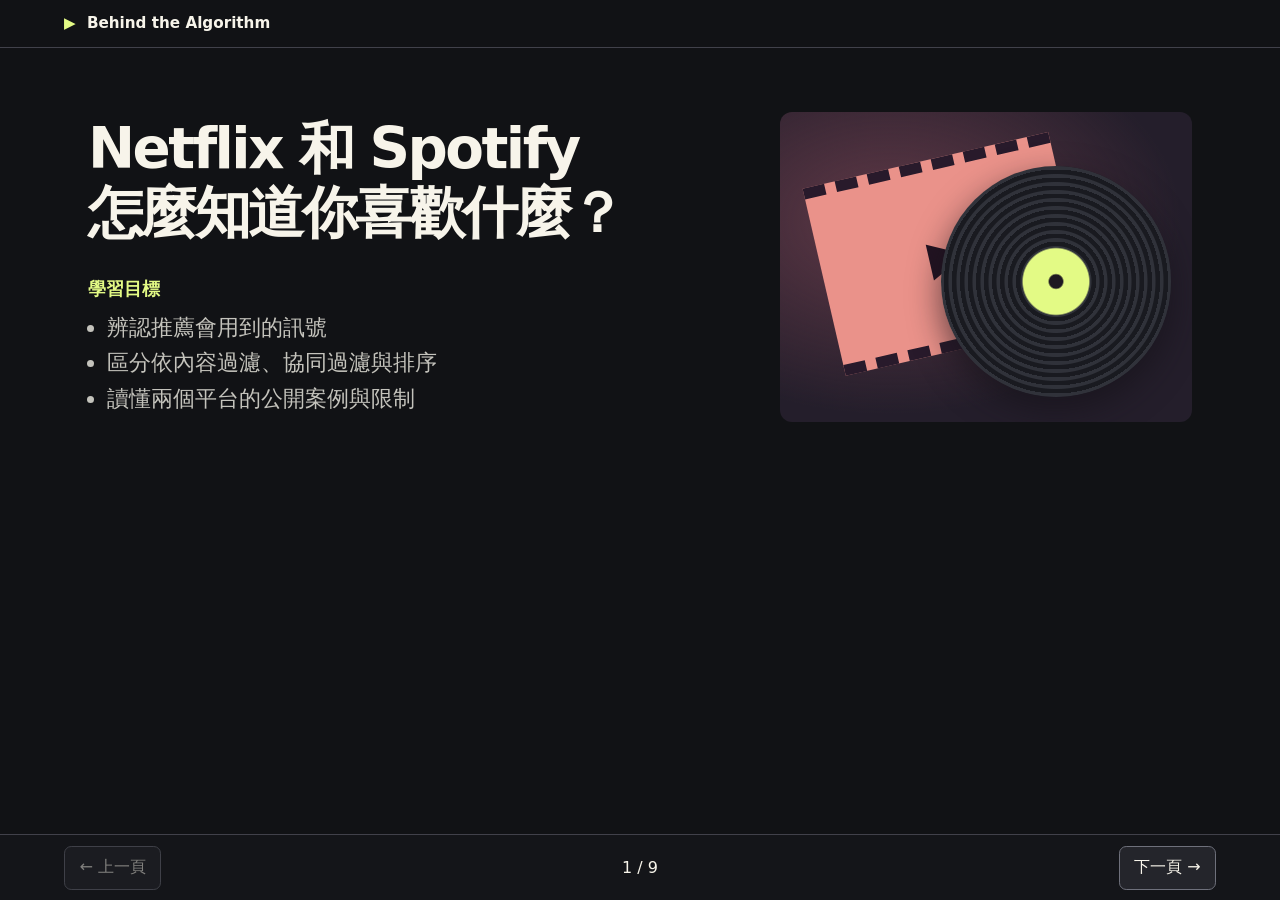
==== slides/index.html @ 02b67ba5 "Initial commit - Behind the Algorithm" ====
<!doctype html>
<html lang="zh-Hant">
<head>
  <meta charset="utf-8">
  <meta name="viewport" content="width=device-width, initial-scale=1">
  <meta name="wiki-sha256" content="151b6f01c19a4df05625883944e0196c93348401093e354223651977cd6dda3f">
  <title>Behind the Algorithm｜Netflix 和 Spotify 怎麼知道你喜歡什麼？</title>
  <link rel="stylesheet" href="slides.css">
  <script src="slides.js" defer></script>
</head>
<body>
  <header class="site-header"><span class="mark" aria-hidden="true">▶</span> Behind the Algorithm</header>
  <main id="deck">
    <section id="slide-1" class="slide cover" aria-labelledby="heading-1">
      <h1 id="heading-1" tabindex="-1">Netflix 和 Spotify<br><span>怎麼知道</span><wbr><span>你喜歡什麼？</span></h1>
      <div class="cover-copy"><h2>學習目標</h2><ul><li>辨認推薦會用到的訊號</li><li>區分依內容過濾、協同過濾與排序</li><li>讀懂兩個平台的公開案例與限制</li></ul></div>
      <div class="cover-art" aria-hidden="true"><div class="film">▶</div><div class="record"></div></div>
      
    </section>
    <section id="slide-2" class="slide " aria-labelledby="heading-2" hidden>
      <h2 id="heading-2" tabindex="-1">推薦系統是什麼？</h2>
      <p class="lead">想像你打開片庫。系統先挑出一些你可能感興趣的作品，再決定怎麼呈現。</p>
      <ol class="stages"><li><strong>候選生成</strong><span>先挑出值得看的選項</span></li><li><strong>評分與排序</strong><span>決定哪些候選排在前面</span></li><li><strong>重排序</strong><span>再調整呈現順序</span></li></ol>
      <p class="note">這是 Google 課程提供的入門框架。</p>
      <aside class="sources" aria-label="Wiki 來源"><span>Wiki</span><a href="../wiki/intro.md#一般技術原理" data-sources="S01-1">入門 · S01-1</a><a href="../wiki/candidate-ranking.md#一般技術原理" data-sources="S01-1、S05-1">候選與排序 · S01-1、S05-1</a></aside>
    </section>
    <section id="slide-3" class="slide " aria-labelledby="heading-3" hidden>
      <h2 id="heading-3" tabindex="-1">推薦訊號</h2>
      <p class="lead">你說出的喜好，以及你留下的行為，都能提供線索。</p>
      <div class="spread"><div><h3>明示回饋</h3><p>你直接為電影評分，讓系統知道你給了幾分。</p></div><div><h3>隱含回饋</h3><p>觀看紀錄可用來推斷興趣。</p></div></div>
      <p class="note">Spotify 官方案例：搜尋、聆聽、跳過與儲存都會影響口味檔案。</p>
      <aside class="sources" aria-label="Wiki 來源"><span>Wiki</span><a href="../wiki/intro.md#一般技術原理" data-sources="S02-2">入門 · S02-2</a><a href="../wiki/spotify.md#官方公開資訊英國版2026-年-10-月" data-sources="S04-2">Spotify · S04-2</a></aside>
    </section>
    <section id="slide-4" class="slide " aria-labelledby="heading-4" hidden>
      <h2 id="heading-4" tabindex="-1">Content-Based Filtering</h2>
      <p class="lead"><strong>依內容過濾</strong>看物品有什麼共同特徵。你收藏《窗邊》，本例會找與它有共同標籤的歌。</p>
      <div class="demo"><h3>試試看：收藏《窗邊》</h3><p class="note">自製教學示範。歌曲、標籤與規則均為虛構，僅用於說明共同標籤的概念，與 Netflix 或 Spotify 的內部演算法無關。</p>
      <p>候選歌曲《屋簷》的標籤為「雨聲」。為這次模擬選擇《窗邊》的標籤。</p>
      <div class="choices" role="group" aria-label="選擇窗邊的標籤"><button type="button" data-tag="雨聲" aria-pressed="false">雨聲</button><button type="button" data-tag="鋼琴" aria-pressed="false">鋼琴</button></div>
      <p id="demo-result" class="feedback" role="status">選一個標籤，看看《屋簷》會不會被推薦。</p></div>
      <aside class="sources" aria-label="Wiki 來源"><span>Wiki</span><a href="../wiki/content-based.md#一般技術原理" data-sources="S02-4">依內容過濾 · S02-4</a><a href="../wiki/content-based.md#自製教學示範">依內容過濾 · 自製示範</a></aside>
    </section>
    <section id="slide-5" class="slide " aria-labelledby="heading-5" hidden>
      <h2 id="heading-5" tabindex="-1">Collaborative Filtering</h2>
      <p class="lead"><strong>協同過濾</strong>可以從相似使用者的互動找線索，發現自己還沒接觸過的內容。</p>
      <div class="spread"><div><h3>甲的收藏</h3><p>《風鈴》、《窗邊》</p></div><div><h3>乙的收藏</h3><p>《風鈴》、《窗邊》、<strong>《屋簷》</strong></p></div></div>
      <p class="note">自製示範。假設共同收藏代表口味相近，《屋簷》就可成為甲的候選。</p>
      <aside class="sources" aria-label="Wiki 來源"><span>Wiki</span><a href="../wiki/collaborative.md#一般技術原理" data-sources="S02-1">協同過濾 · S02-1</a><a href="../wiki/collaborative.md#自製教學示範">協同過濾 · 自製示範</a></aside>
    </section>
    <section id="slide-6" class="slide " aria-labelledby="heading-6" hidden>
      <h2 id="heading-6" tabindex="-1">Candidate Generation 與 Ranking</h2>
      <p class="lead">候選生成決定「先考慮誰」，排序決定「誰排前面」。</p>
      <ol class="stages"><li><strong>100 首</strong><span>虛構曲庫</span></li><li><strong>10 首</strong><span>候選生成後留下</span></li><li><strong>前 3 首</strong><span>依示範的興趣分數取出</span></li></ol>
      <p class="note">數字為自製示範。Spotify 的 2021 年工程文章記錄了當時首頁先選候選，再依聽眾排序。</p>
      <aside class="sources" aria-label="Wiki 來源"><span>Wiki</span><a href="../wiki/candidate-ranking.md#一般技術原理" data-sources="S05-1">候選與排序 · S05-1</a><a href="../wiki/candidate-ranking.md#自製教學示範">候選與排序 · 自製示範</a></aside>
    </section>
    <section id="slide-7" class="slide " aria-labelledby="heading-7" hidden>
      <h2 id="heading-7" tabindex="-1">Netflix vs Spotify</h2>
      <div class="spread compare"><article><h3>Netflix</h3><p class="scope">Help Center 官方公開資訊</p><p>觀看與評分、相近口味的會員和作品資訊都可成為訊號。</p><p>首頁可個人化選擇列、列內作品與列內順序。</p></article>
      <article><h3>Spotify</h3><p class="scope">官方英國版說明 · 2026 年 10 月</p><p>搜尋、聆聽、跳過與儲存會影響口味檔案。</p><p>部分推薦來自編輯；首頁、搜尋及個人化歌單也可用演算法選擇和排序。</p></article></div>
      <aside class="sources" aria-label="Wiki 來源"><span>Wiki</span><a href="../wiki/netflix.md#官方公開資訊" data-sources="S03-1、S03-3">Netflix · S03-1、S03-3</a><a href="../wiki/spotify.md#官方公開資訊英國版2026-年-10-月" data-sources="S04-1、S04-2">Spotify · S04-1、S04-2</a></aside>
    </section>
    <section id="slide-8" class="slide " aria-labelledby="heading-8" hidden>
      <h2 id="heading-8" tabindex="-1">推薦系統的限制</h2>
      <div class="spread"><div><h3>推斷會誤判</h3><p>假設你替朋友播放一首舞曲。只看播放紀錄，可能會把朋友的口味算到你身上。</p><p class="scope">自製教學示範</p></div><div><h3>資料處理也會影響結果</h3><p>Spotify 2021 年的工程案例中，首頁 Podcast Model 的訓練和線上運作曾使用略不同的特徵轉換，可能使推薦品質下降。</p></div></div>
      <aside class="sources" aria-label="Wiki 來源"><span>Wiki</span><a href="../wiki/limitations.md#一般技術原理" data-sources="S02-2">限制 · S02-2</a><a href="../wiki/limitations.md#平台官方工程案例" data-sources="S05-3">限制 · S05-3</a><a href="../wiki/limitations.md#自製教學示範">限制 · 自製示範</a></aside>
    </section>
    <section id="slide-9" class="slide " aria-labelledby="heading-9" hidden>
      <h2 id="heading-9" tabindex="-1">重點整理與小測驗</h2>
      <p class="lead">內容特徵、相似使用者的互動，以及候選的排序，分別回答不同的問題。</p>
      <div class="demo"><h3>系統先找出 10 首候選，再把它們排好。第二步是什麼？</h3>
      <div class="choices" role="group" aria-label="小測驗選項"><button type="button" data-answer="candidate" aria-pressed="false">候選生成</button><button type="button" data-answer="ranking" aria-pressed="false">排序</button></div>
      <p id="quiz-result" class="feedback" role="status">請選一個答案。</p></div>
      <aside class="sources" aria-label="Wiki 來源"><span>Wiki</span><a href="../wiki/content-based.md#一般技術原理" data-sources="S02-4">依內容過濾 · S02-4</a><a href="../wiki/collaborative.md#一般技術原理" data-sources="S02-1">協同過濾 · S02-1</a><a href="../wiki/candidate-ranking.md#一般技術原理" data-sources="S05-1">候選與排序 · S05-1</a></aside>
    </section>
  </main>
  <nav class="controls" aria-label="投影片導覽">
    <button id="previous" type="button" disabled>← 上一頁</button>
    <output id="page-number" aria-label="投影片頁碼">1 / 9</output>
    <button id="next" type="button">下一頁 →</button>
  </nav>
</body>
</html>
---- slides/slides.css ----
* { box-sizing: border-box; }
:root {
  color-scheme: dark;
  font-family: Inter, "Noto Sans TC", "Microsoft JhengHei", system-ui, sans-serif;
  background: #111215;
  color: #f7f4ea;
  --muted: #c4c3bc;
  --accent: #e3fa85;
  --rule: #41414a;
}
body { margin: 0; min-height: 100vh; display: flex; flex-direction: column; }
.site-header, .controls { padding-inline: max(24px, calc((100vw - 1152px) / 2)); }
.site-header {
  display: flex;
  align-items: center;
  gap: .7rem;
  padding-block: .9rem;
  border-bottom: 1px solid var(--rule);
  font-size: .95rem;
  font-weight: 700;
}
.mark { color: var(--accent); }
#deck {
  flex: 1;
  width: min(100%, 1200px);
  margin-inline: auto;
  padding: clamp(2rem, 5vw, 5rem) clamp(1.25rem, 4vw, 3rem) 2rem;
}
.slide { display: grid; align-content: start; gap: 1.35rem; }
[hidden] { display: none !important; }
h1, h2, h3, p, ul { margin: 0; }
h1, .slide > h2 { font-weight: 800; letter-spacing: -.045em; line-height: 1.13; overflow-wrap: anywhere; }
h1 { font-size: clamp(2.2rem, 4.4vw, 4.75rem); }
h1 span { white-space: nowrap; }
.slide > h2 { font-size: clamp(2rem, 4.5vw, 4.4rem); }
h3 { font-size: clamp(1.25rem, 2.4vw, 1.9rem); line-height: 1.3; }
p, li { font-size: clamp(1rem, 2vw, 1.35rem); line-height: 1.65; }
.lead { color: var(--muted); max-width: 42em; }
.note, .scope { font-size: .98rem; color: var(--muted); line-height: 1.6; }
.cover { grid-template-columns: minmax(0, 1.6fr) minmax(0, 1fr); align-items: center; column-gap: 2rem; }
.cover h1, .cover-copy { grid-column: 1; }
.cover-copy { display: grid; gap: .55rem; }
.cover-copy h2 { color: var(--accent); font-size: 1.12rem; }
.cover-copy ul { padding-left: 1.2em; color: var(--muted); }
.cover-art {
  grid-column: 2;
  grid-row: 1 / span 2;
  position: relative;
  min-height: 310px;
  isolation: isolate;
  overflow: hidden;
  border-radius: .75rem;
  background: radial-gradient(ellipse at 27% 35%, #613947, transparent 68%), #241e2b;
}
.film {
  position: absolute;
  inset: 15% 29% 23% 10%;
  display: grid;
  place-items: center;
  font-size: 3rem;
  color: #221322;
  background: #ea928a;
  border-block: .7rem dashed #281a2b;
  transform: rotate(-13deg);
}
.record {
  position: absolute;
  width: 56%;
  aspect-ratio: 1;
  right: 5%;
  bottom: 8%;
  border-radius: 50%;
  background: radial-gradient(circle, #1e1821 0 4%, #e3fa85 5% 20%, transparent 21%),
    repeating-radial-gradient(circle, #30323a 0 3px, #191a20 4px 8px);
  box-shadow: 0 .8rem 2rem #151118a0;
}
.stages, .spread { display: grid; gap: 1.4rem; }
.stages { grid-template-columns: repeat(3, minmax(0, 1fr)); list-style: none; padding: 0; margin: .6rem 0; }
.spread { grid-template-columns: repeat(2, minmax(0, 1fr)); margin-top: .5rem; }
.stages li, .spread > * { border-top: 2px solid var(--accent); padding-top: .7rem; }
.stages strong { display: block; color: var(--accent); font-size: clamp(1.25rem, 3vw, 2.5rem); }
.spread p { margin-top: .5rem; }
.compare article:first-child { border-color: #ea928a; }
.compare h3 { font-size: clamp(1.6rem, 3vw, 2.8rem); }
.demo { border-left: 3px solid var(--accent); background: #212226; padding: clamp(.85rem, 2vw, 1.4rem); display: grid; gap: .65rem; }
.choices { display: flex; flex-wrap: wrap; gap: .65rem; }
button {
  min-height: 44px;
  padding: .55rem .9rem;
  border: 1px solid #6e707b;
  border-radius: .45rem;
  background: #24252b;
  color: inherit;
  font: inherit;
  cursor: pointer;
  white-space: nowrap;
}
button:hover:not(:disabled), button[aria-pressed="true"] { background: var(--accent); color: #161912; border-color: var(--accent); }
button:disabled { opacity: .48; cursor: default; }
a:focus-visible, button:focus-visible { outline: 2px solid var(--accent); outline-offset: 3px; }
.feedback { color: var(--accent); font-size: 1rem; min-height: 1.65em; }
.sources { display: flex; flex-wrap: wrap; align-items: baseline; gap: .45rem 1rem; border-top: 1px solid var(--rule); padding-top: .8rem; color: var(--muted); font-size: .88rem; }
.sources a { color: var(--accent); text-underline-offset: .18em; }
.controls {
  position: sticky;
  bottom: 0;
  display: flex;
  align-items: center;
  justify-content: space-between;
  gap: .5rem;
  border-top: 1px solid var(--rule);
  background: #141519;
  padding-block: .65rem max(.65rem, env(safe-area-inset-bottom));
}
#page-number { font-variant-numeric: tabular-nums; white-space: nowrap; }
@media (max-width: 680px) {
  .cover, .spread, .stages { grid-template-columns: 1fr; }
  .cover-art { grid-column: 1; grid-row: auto; min-height: 180px; }
  .record { width: min(56%, 152px); }
  .site-header, .controls { padding-inline: 1.25rem; }
  .stages, .spread { gap: .85rem; }
}
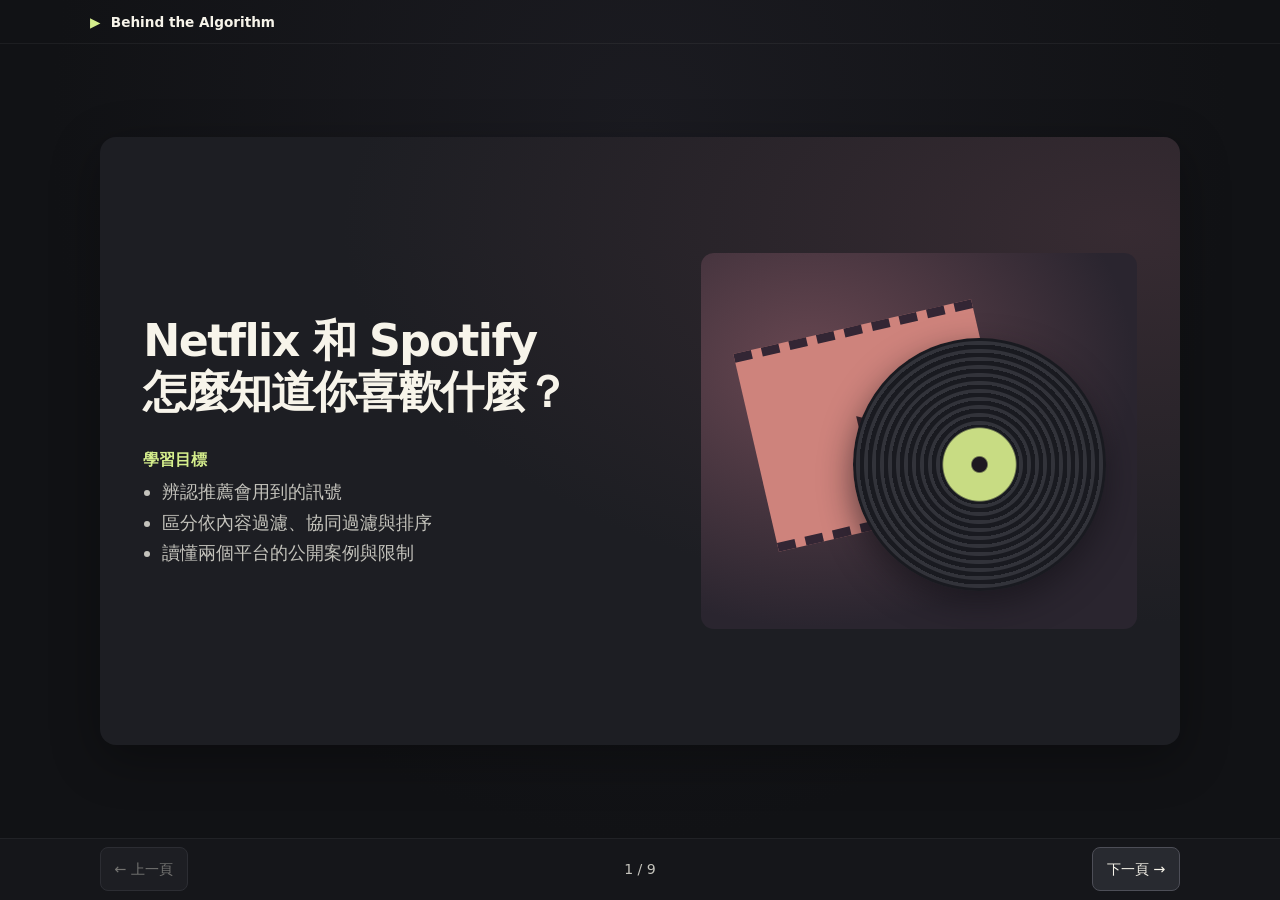
==== commit 24c5bad4: "Add files via upload" ====
--- a/slides/index.html
+++ b/slides/index.html
@@ -8,69 +8,87 @@
   <link rel="stylesheet" href="slides.css">
   <script src="slides.js" defer></script>
 </head>
-<body>
+<body class="presentation">
   <header class="site-header"><span class="mark" aria-hidden="true">▶</span> Behind the Algorithm</header>
   <main id="deck">
     <section id="slide-1" class="slide cover" aria-labelledby="heading-1">
+      <div class="cover-content">
       <h1 id="heading-1" tabindex="-1">Netflix 和 Spotify<br><span>怎麼知道</span><wbr><span>你喜歡什麼？</span></h1>
       <div class="cover-copy"><h2>學習目標</h2><ul><li>辨認推薦會用到的訊號</li><li>區分依內容過濾、協同過濾與排序</li><li>讀懂兩個平台的公開案例與限制</li></ul></div>
+      </div>
       <div class="cover-art" aria-hidden="true"><div class="film">▶</div><div class="record"></div></div>
       
     </section>
-    <section id="slide-2" class="slide " aria-labelledby="heading-2" hidden>
+    <section id="slide-2" class="slide process" aria-labelledby="heading-2" hidden>
       <h2 id="heading-2" tabindex="-1">推薦系統是什麼？</h2>
-      <p class="lead">想像你打開片庫。系統先挑出一些你可能感興趣的作品，再決定怎麼呈現。</p>
-      <ol class="stages"><li><strong>候選生成</strong><span>先挑出值得看的選項</span></li><li><strong>評分與排序</strong><span>決定哪些候選排在前面</span></li><li><strong>重排序</strong><span>再調整呈現順序</span></li></ol>
-      <p class="note">這是 Google 課程提供的入門框架。</p>
+      <div class="slide-content">
+        <p class="lead">想像你打開片庫。系統先挑出一些你可能感興趣的作品，再決定怎麼呈現。</p>
+        <ol class="stages"><li><strong>候選生成</strong><span>先挑出值得看的選項</span></li><li><strong>評分與排序</strong><span>決定哪些候選排在前面</span></li><li><strong>重排序</strong><span>再調整呈現順序</span></li></ol>
+        <p class="note">這是 Google 課程提供的入門框架。</p>
+      </div>
       <aside class="sources" aria-label="Wiki 來源"><span>Wiki</span><a href="../wiki/intro.md#一般技術原理" data-sources="S01-1">入門 · S01-1</a><a href="../wiki/candidate-ranking.md#一般技術原理" data-sources="S01-1、S05-1">候選與排序 · S01-1、S05-1</a></aside>
     </section>
-    <section id="slide-3" class="slide " aria-labelledby="heading-3" hidden>
+    <section id="slide-3" class="slide signals" aria-labelledby="heading-3" hidden>
       <h2 id="heading-3" tabindex="-1">推薦訊號</h2>
-      <p class="lead">你說出的喜好，以及你留下的行為，都能提供線索。</p>
-      <div class="spread"><div><h3>明示回饋</h3><p>你直接為電影評分，讓系統知道你給了幾分。</p></div><div><h3>隱含回饋</h3><p>觀看紀錄可用來推斷興趣。</p></div></div>
-      <p class="note">Spotify 官方案例：搜尋、聆聽、跳過與儲存都會影響口味檔案。</p>
+      <div class="slide-content">
+        <p class="lead">你說出的喜好，以及你留下的行為，都能提供線索。</p>
+        <div class="spread"><div class="signal-card rating"><h3>明示回饋</h3><p>你直接為電影評分，讓系統知道你給了幾分。</p></div><div class="signal-card viewing"><h3>隱含回饋</h3><p>觀看紀錄可用來推斷興趣。</p></div></div>
+        <p class="note">Spotify 官方案例：搜尋、聆聽、跳過與儲存都會影響口味檔案。</p>
+      </div>
       <aside class="sources" aria-label="Wiki 來源"><span>Wiki</span><a href="../wiki/intro.md#一般技術原理" data-sources="S02-2">入門 · S02-2</a><a href="../wiki/spotify.md#官方公開資訊英國版2026-年-10-月" data-sources="S04-2">Spotify · S04-2</a></aside>
     </section>
-    <section id="slide-4" class="slide " aria-labelledby="heading-4" hidden>
+    <section id="slide-4" class="slide filters" aria-labelledby="heading-4" hidden>
       <h2 id="heading-4" tabindex="-1">Content-Based Filtering</h2>
-      <p class="lead"><strong>依內容過濾</strong>看物品有什麼共同特徵。你收藏《窗邊》，本例會找與它有共同標籤的歌。</p>
-      <div class="demo"><h3>試試看：收藏《窗邊》</h3><p class="note">自製教學示範。歌曲、標籤與規則均為虛構，僅用於說明共同標籤的概念，與 Netflix 或 Spotify 的內部演算法無關。</p>
-      <p>候選歌曲《屋簷》的標籤為「雨聲」。為這次模擬選擇《窗邊》的標籤。</p>
-      <div class="choices" role="group" aria-label="選擇窗邊的標籤"><button type="button" data-tag="雨聲" aria-pressed="false">雨聲</button><button type="button" data-tag="鋼琴" aria-pressed="false">鋼琴</button></div>
-      <p id="demo-result" class="feedback" role="status">選一個標籤，看看《屋簷》會不會被推薦。</p></div>
+      <div class="slide-content">
+        <p class="lead"><strong>依內容過濾</strong>看物品有什麼共同特徵。你收藏《窗邊》，本例會找與它有共同標籤的歌。</p>
+        <div class="demo filter-demo"><h3>試試看：收藏《窗邊》</h3><p class="note">自製教學示範。歌曲、標籤與規則均為虛構，僅用於說明共同標籤的概念，與 Netflix 或 Spotify 的內部演算法無關。</p>
+        <div class="spread filter-pair"><p class="filter-card">候選歌曲《屋簷》的標籤為「雨聲」。為這次模擬選擇《窗邊》的標籤。</p>
+        <div class="choices filter-card" role="group" aria-label="選擇窗邊的標籤"><button type="button" data-tag="雨聲" aria-pressed="false">雨聲</button><button type="button" data-tag="鋼琴" aria-pressed="false">鋼琴</button></div></div>
+        <p id="demo-result" class="feedback" role="status">選一個標籤，看看《屋簷》會不會被推薦。</p></div>
+      </div>
       <aside class="sources" aria-label="Wiki 來源"><span>Wiki</span><a href="../wiki/content-based.md#一般技術原理" data-sources="S02-4">依內容過濾 · S02-4</a><a href="../wiki/content-based.md#自製教學示範">依內容過濾 · 自製示範</a></aside>
     </section>
-    <section id="slide-5" class="slide " aria-labelledby="heading-5" hidden>
+    <section id="slide-5" class="slide filters" aria-labelledby="heading-5" hidden>
       <h2 id="heading-5" tabindex="-1">Collaborative Filtering</h2>
-      <p class="lead"><strong>協同過濾</strong>可以從相似使用者的互動找線索，發現自己還沒接觸過的內容。</p>
-      <div class="spread"><div><h3>甲的收藏</h3><p>《風鈴》、《窗邊》</p></div><div><h3>乙的收藏</h3><p>《風鈴》、《窗邊》、<strong>《屋簷》</strong></p></div></div>
-      <p class="note">自製示範。假設共同收藏代表口味相近，《屋簷》就可成為甲的候選。</p>
+      <div class="slide-content">
+        <p class="lead"><strong>協同過濾</strong>可以從相似使用者的互動找線索，發現自己還沒接觸過的內容。</p>
+        <div class="spread filter-pair"><div class="filter-card"><h3>甲的收藏</h3><p>《風鈴》、《窗邊》</p></div><div class="filter-card"><h3>乙的收藏</h3><p>《風鈴》、《窗邊》、<strong>《屋簷》</strong></p></div></div>
+        <p class="note">自製示範。假設共同收藏代表口味相近，《屋簷》就可成為甲的候選。</p>
+      </div>
       <aside class="sources" aria-label="Wiki 來源"><span>Wiki</span><a href="../wiki/collaborative.md#一般技術原理" data-sources="S02-1">協同過濾 · S02-1</a><a href="../wiki/collaborative.md#自製教學示範">協同過濾 · 自製示範</a></aside>
     </section>
-    <section id="slide-6" class="slide " aria-labelledby="heading-6" hidden>
+    <section id="slide-6" class="slide quantity" aria-labelledby="heading-6" hidden>
       <h2 id="heading-6" tabindex="-1">Candidate Generation 與 Ranking</h2>
-      <p class="lead">候選生成決定「先考慮誰」，排序決定「誰排前面」。</p>
-      <ol class="stages"><li><strong>100 首</strong><span>虛構曲庫</span></li><li><strong>10 首</strong><span>候選生成後留下</span></li><li><strong>前 3 首</strong><span>依示範的興趣分數取出</span></li></ol>
-      <p class="note">數字為自製示範。Spotify 的 2021 年工程文章記錄了當時首頁先選候選，再依聽眾排序。</p>
+      <div class="slide-content">
+        <p class="lead">候選生成決定「先考慮誰」，排序決定「誰排前面」。</p>
+        <ol class="stages"><li><strong>100 首</strong><span>虛構曲庫</span></li><li><strong>10 首</strong><span>候選生成後留下</span></li><li><strong>前 3 首</strong><span>依示範的興趣分數取出</span></li></ol>
+        <p class="note">數字為自製示範。Spotify 的 2021 年工程文章記錄了當時首頁先選候選，再依聽眾排序。</p>
+      </div>
       <aside class="sources" aria-label="Wiki 來源"><span>Wiki</span><a href="../wiki/candidate-ranking.md#一般技術原理" data-sources="S05-1">候選與排序 · S05-1</a><a href="../wiki/candidate-ranking.md#自製教學示範">候選與排序 · 自製示範</a></aside>
     </section>
-    <section id="slide-7" class="slide " aria-labelledby="heading-7" hidden>
+    <section id="slide-7" class="slide platforms" aria-labelledby="heading-7" hidden>
       <h2 id="heading-7" tabindex="-1">Netflix vs Spotify</h2>
-      <div class="spread compare"><article><h3>Netflix</h3><p class="scope">Help Center 官方公開資訊</p><p>觀看與評分、相近口味的會員和作品資訊都可成為訊號。</p><p>首頁可個人化選擇列、列內作品與列內順序。</p></article>
-      <article><h3>Spotify</h3><p class="scope">官方英國版說明 · 2026 年 10 月</p><p>搜尋、聆聽、跳過與儲存會影響口味檔案。</p><p>部分推薦來自編輯；首頁、搜尋及個人化歌單也可用演算法選擇和排序。</p></article></div>
+      <div class="slide-content">
+        <div class="spread compare"><article><h3>Netflix</h3><p class="scope">Help Center 官方公開資訊</p><p>觀看與評分、相近口味的會員和作品資訊都可成為訊號。</p><p>首頁可個人化選擇列、列內作品與列內順序。</p></article>
+        <article><h3>Spotify</h3><p class="scope">官方英國版說明 · 2026 年 10 月</p><p>搜尋、聆聽、跳過與儲存會影響口味檔案。</p><p>部分推薦來自編輯；首頁、搜尋及個人化歌單也可用演算法選擇和排序。</p></article></div>
+      </div>
       <aside class="sources" aria-label="Wiki 來源"><span>Wiki</span><a href="../wiki/netflix.md#官方公開資訊" data-sources="S03-1、S03-3">Netflix · S03-1、S03-3</a><a href="../wiki/spotify.md#官方公開資訊英國版2026-年-10-月" data-sources="S04-1、S04-2">Spotify · S04-1、S04-2</a></aside>
     </section>
-    <section id="slide-8" class="slide " aria-labelledby="heading-8" hidden>
+    <section id="slide-8" class="slide limits" aria-labelledby="heading-8" hidden>
       <h2 id="heading-8" tabindex="-1">推薦系統的限制</h2>
-      <div class="spread"><div><h3>推斷會誤判</h3><p>假設你替朋友播放一首舞曲。只看播放紀錄，可能會把朋友的口味算到你身上。</p><p class="scope">自製教學示範</p></div><div><h3>資料處理也會影響結果</h3><p>Spotify 2021 年的工程案例中，首頁 Podcast Model 的訓練和線上運作曾使用略不同的特徵轉換，可能使推薦品質下降。</p></div></div>
+      <div class="slide-content">
+        <div class="spread"><div class="limit-card inference"><h3>推斷會誤判</h3><p>假設你替朋友播放一首舞曲。只看播放紀錄，可能會把朋友的口味算到你身上。</p><p class="scope">自製教學示範</p></div><div class="limit-card data"><h3>資料處理也會影響結果</h3><p>Spotify 2021 年的工程案例中，首頁 Podcast Model 的訓練和線上運作曾使用略不同的特徵轉換，可能使推薦品質下降。</p></div></div>
+      </div>
       <aside class="sources" aria-label="Wiki 來源"><span>Wiki</span><a href="../wiki/limitations.md#一般技術原理" data-sources="S02-2">限制 · S02-2</a><a href="../wiki/limitations.md#平台官方工程案例" data-sources="S05-3">限制 · S05-3</a><a href="../wiki/limitations.md#自製教學示範">限制 · 自製示範</a></aside>
     </section>
-    <section id="slide-9" class="slide " aria-labelledby="heading-9" hidden>
+    <section id="slide-9" class="slide review" aria-labelledby="heading-9" hidden>
       <h2 id="heading-9" tabindex="-1">重點整理與小測驗</h2>
-      <p class="lead">內容特徵、相似使用者的互動，以及候選的排序，分別回答不同的問題。</p>
-      <div class="demo"><h3>系統先找出 10 首候選，再把它們排好。第二步是什麼？</h3>
-      <div class="choices" role="group" aria-label="小測驗選項"><button type="button" data-answer="candidate" aria-pressed="false">候選生成</button><button type="button" data-answer="ranking" aria-pressed="false">排序</button></div>
-      <p id="quiz-result" class="feedback" role="status">請選一個答案。</p></div>
+      <div class="slide-content">
+        <p class="lead">內容特徵、相似使用者的互動，以及候選的排序，分別回答不同的問題。</p>
+        <div class="demo"><h3>系統先找出 10 首候選，再把它們排好。第二步是什麼？</h3>
+        <div class="choices" role="group" aria-label="小測驗選項"><button type="button" data-answer="candidate" aria-pressed="false">候選生成</button><button type="button" data-answer="ranking" aria-pressed="false">排序</button></div>
+        <p id="quiz-result" class="feedback" role="status">請選一個答案。</p></div>
+      </div>
       <aside class="sources" aria-label="Wiki 來源"><span>Wiki</span><a href="../wiki/content-based.md#一般技術原理" data-sources="S02-4">依內容過濾 · S02-4</a><a href="../wiki/collaborative.md#一般技術原理" data-sources="S02-1">協同過濾 · S02-1</a><a href="../wiki/candidate-ranking.md#一般技術原理" data-sources="S05-1">候選與排序 · S05-1</a></aside>
     </section>
   </main>
--- a/slides/slides.css
+++ b/slides/slides.css
@@ -5,118 +5,306 @@
   background: #111215;
   color: #f7f4ea;
   --muted: #c4c3bc;
-  --accent: #e3fa85;
-  --rule: #41414a;
+  --accent: #d5ee8c;
+  --red: #ee9a92;
+  --rule: #3d3e46;
+  --card: #25262c;
 }
 body { margin: 0; min-height: 100vh; display: flex; flex-direction: column; }
-.site-header, .controls { padding-inline: max(24px, calc((100vw - 1152px) / 2)); }
+[hidden] { display: none !important; }
+h1, h2, h3, p, ul { margin: 0; }
+h1 { font-size: clamp(2rem, 4vw, 3rem); line-height: 1.15; }
+a:focus-visible, button:focus-visible { outline: 2px solid var(--accent); outline-offset: 3px; }
 .site-header {
   display: flex;
   align-items: center;
-  gap: .7rem;
-  padding-block: .9rem;
-  border-bottom: 1px solid var(--rule);
-  font-size: .95rem;
+  gap: .65rem;
+  padding: .85rem max(20px, calc((100% - 1100px) / 2));
+  border-bottom: 1px solid #ffffff0d;
+  font-size: .85rem;
   font-weight: 700;
 }
 .mark { color: var(--accent); }
+
+/* Shared site and citation-reader layout. */
 #deck {
   flex: 1;
   width: min(100%, 1200px);
   margin-inline: auto;
-  padding: clamp(2rem, 5vw, 5rem) clamp(1.25rem, 4vw, 3rem) 2rem;
-}
-.slide { display: grid; align-content: start; gap: 1.35rem; }
-[hidden] { display: none !important; }
-h1, h2, h3, p, ul { margin: 0; }
-h1, .slide > h2 { font-weight: 800; letter-spacing: -.045em; line-height: 1.13; overflow-wrap: anywhere; }
-h1 { font-size: clamp(2.2rem, 4.4vw, 4.75rem); }
-h1 span { white-space: nowrap; }
-.slide > h2 { font-size: clamp(2rem, 4.5vw, 4.4rem); }
-h3 { font-size: clamp(1.25rem, 2.4vw, 1.9rem); line-height: 1.3; }
-p, li { font-size: clamp(1rem, 2vw, 1.35rem); line-height: 1.65; }
-.lead { color: var(--muted); max-width: 42em; }
-.note, .scope { font-size: .98rem; color: var(--muted); line-height: 1.6; }
-.cover { grid-template-columns: minmax(0, 1.6fr) minmax(0, 1fr); align-items: center; column-gap: 2rem; }
-.cover h1, .cover-copy { grid-column: 1; }
-.cover-copy { display: grid; gap: .55rem; }
-.cover-copy h2 { color: var(--accent); font-size: 1.12rem; }
+  padding: clamp(2rem, 5vw, 4rem) clamp(1.25rem, 4vw, 3rem) 2rem;
+}
+.slide { display: grid; gap: 1.1rem; align-content: start; }
+
+/* Slide canvas and type scale. */
+.presentation {
+  --deck-width: 1080px;
+  min-height: 100svh;
+  background: radial-gradient(ellipse at 50% 15%, #1b1b21, #111215 65%);
+}
+.presentation #deck {
+  display: grid;
+  align-content: center;
+  width: min(var(--deck-width), calc(100% - 48px));
+  padding: 16px 0;
+  container-type: inline-size;
+}
+.presentation .slide {
+  grid-template-rows: auto minmax(0, 1fr) auto;
+  align-content: stretch;
+  gap: clamp(.65rem, 1.65cqw, 1.15rem);
+  aspect-ratio: 16 / 9;
+  padding: clamp(1.4rem, 4cqw, 2.8rem);
+  border-radius: 1rem;
+  background: linear-gradient(155deg, #222329, #1b1c20 72%);
+  box-shadow: 0 14px 50px #0005;
+}
+.presentation h1, .presentation .slide > h2 {
+  font-weight: 780;
+  letter-spacing: -.035em;
+  line-height: 1.16;
+  text-wrap: balance;
+  overflow-wrap: anywhere;
+}
+.presentation .slide > h2 { font-size: clamp(1.65rem, 3.5cqw, 2.5rem); }
+.presentation h1 { font-size: clamp(1.85rem, 4.1cqw, 2.9rem); }
+.presentation :is(h1, h2)[tabindex="-1"]:focus { outline: none; }
+.presentation h3 { font-size: clamp(1.02rem, 1.85cqw, 1.3rem); line-height: 1.35; }
+.presentation p, .presentation li {
+  font-size: clamp(.95rem, 1.66cqw, 1.16rem);
+  line-height: 1.55;
+}
+.slide-content {
+  min-width: 0;
+  display: grid;
+  align-content: center;
+  gap: clamp(.75rem, 1.9cqw, 1.4rem);
+}
+.presentation .lead { color: #e3e0d7; max-width: 48em; }
+.presentation .note, .presentation .scope { font-size: clamp(.8rem, 1.4cqw, 1rem); color: var(--muted); }
+.presentation .sources {
+  display: flex;
+  flex-wrap: wrap;
+  align-items: baseline;
+  gap: .15rem .85rem;
+  padding-top: .55rem;
+  border-top: 1px solid #ffffff15;
+  font-size: .75rem;
+  line-height: 1.45;
+  color: #acaab0;
+}
+.sources a { color: #c5c3bc; text-decoration: underline; text-decoration-color: #aaa7a174; text-underline-offset: .18em; }
+.sources a:hover, .sources a:focus-visible { color: var(--accent); }
+
+/* Film and music artwork from the original cover. */
+.presentation .cover {
+  grid-template: 1fr / minmax(0, 1.18fr) minmax(0, 1fr);
+  align-items: center;
+  gap: clamp(1.15rem, 4cqw, 2.75rem);
+  background: radial-gradient(ellipse at 95% 15%, #372b32, transparent 54%), #1d1e23;
+}
+.cover-content { display: grid; gap: clamp(1.2rem, 3cqw, 2rem); }
+.cover h1 span { white-space: nowrap; }
+.cover-copy { display: grid; gap: .45rem; }
+.cover-copy h2 { color: var(--accent); font-size: 1rem; }
 .cover-copy ul { padding-left: 1.2em; color: var(--muted); }
+.cover-copy li + li { margin-top: .18rem; }
 .cover-art {
-  grid-column: 2;
-  grid-row: 1 / span 2;
   position: relative;
-  min-height: 310px;
-  isolation: isolate;
+  aspect-ratio: 1.16;
   overflow: hidden;
-  border-radius: .75rem;
-  background: radial-gradient(ellipse at 27% 35%, #613947, transparent 68%), #241e2b;
+  border-radius: .8rem;
+  background: radial-gradient(ellipse at 25% 30%, #684751, transparent 70%), #2a252f;
 }
 .film {
   position: absolute;
-  inset: 15% 29% 23% 10%;
+  inset: 19% 32% 27% 12%;
   display: grid;
   place-items: center;
-  font-size: 3rem;
-  color: #221322;
-  background: #ea928a;
-  border-block: .7rem dashed #281a2b;
+  font-size: clamp(1.5rem, 4cqw, 3rem);
+  color: #35242c;
+  background: #ce837c;
+  border-block: .58rem dashed #332634;
   transform: rotate(-13deg);
 }
 .record {
   position: absolute;
-  width: 56%;
+  width: 58%;
   aspect-ratio: 1;
-  right: 5%;
-  bottom: 8%;
+  right: 7%;
+  bottom: 10%;
   border-radius: 50%;
-  background: radial-gradient(circle, #1e1821 0 4%, #e3fa85 5% 20%, transparent 21%),
-    repeating-radial-gradient(circle, #30323a 0 3px, #191a20 4px 8px);
+  background: radial-gradient(circle, #1e1821 0 4%, #c8dc83 5% 20%, transparent 21%),
+    repeating-radial-gradient(circle, #32333a 0 3px, #191a20 4px 8px);
   box-shadow: 0 .8rem 2rem #151118a0;
 }
-.stages, .spread { display: grid; gap: 1.4rem; }
-.stages { grid-template-columns: repeat(3, minmax(0, 1fr)); list-style: none; padding: 0; margin: .6rem 0; }
-.spread { grid-template-columns: repeat(2, minmax(0, 1fr)); margin-top: .5rem; }
-.stages li, .spread > * { border-top: 2px solid var(--accent); padding-top: .7rem; }
-.stages strong { display: block; color: var(--accent); font-size: clamp(1.25rem, 3vw, 2.5rem); }
-.spread p { margin-top: .5rem; }
-.compare article:first-child { border-color: #ea928a; }
-.compare h3 { font-size: clamp(1.6rem, 3vw, 2.8rem); }
-.demo { border-left: 3px solid var(--accent); background: #212226; padding: clamp(.85rem, 2vw, 1.4rem); display: grid; gap: .65rem; }
-.choices { display: flex; flex-wrap: wrap; gap: .65rem; }
+
+/* Process and count diagrams. */
+.stages, .spread { display: grid; margin: 0; }
+.stages {
+  grid-template-columns: repeat(3, minmax(0, 1fr));
+  gap: clamp(1.75rem, 3.8cqw, 2.6rem);
+  list-style: none;
+  padding: 0;
+}
+.stages li {
+  display: grid;
+  align-content: center;
+  gap: .4rem;
+  position: relative;
+  min-height: clamp(5.25rem, 13cqw, 9rem);
+  padding: clamp(.7rem, 1.8cqw, 1.3rem);
+  border-radius: .65rem;
+  background: var(--card);
+}
+.stages li:not(:last-child)::after {
+  content: "→" / "";
+  position: absolute;
+  top: 50%;
+  left: 100%;
+  width: clamp(1.75rem, 3.8cqw, 2.6rem);
+  transform: translateY(-50%);
+  text-align: center;
+  color: #ababaa;
+  font-size: 1.3rem;
+}
+.stages strong { font-size: clamp(1.02rem, 2.4cqw, 1.62rem); line-height: 1.3; }
+.stages span { color: var(--muted); }
+.process .stages li:first-child { box-shadow: inset 0 2px var(--red); }
+.process .stages li:last-child { box-shadow: inset 0 2px var(--accent); }
+.quantity .stages li { grid-template-rows: auto 4px auto; }
+.quantity .stages strong { font-size: clamp(1.35rem, 5cqw, 3.8rem); font-variant-numeric: tabular-nums; }
+.quantity .stages li::before {
+  content: "";
+  grid-row: 2;
+  width: var(--density, 100%);
+  min-width: 5px;
+  border-radius: 3px;
+  background: var(--red);
+}
+.quantity .stages li:nth-child(2) { --density: 10%; }
+.quantity .stages li:nth-child(3) { --density: 3%; }
+.quantity .stages li:last-child::before { background: var(--accent); }
+
+/* Signal, filtering, comparison and limitation cards. */
+.spread { grid-template-columns: repeat(2, minmax(0, 1fr)); gap: clamp(.75rem, 2cqw, 1.4rem); }
+.signal-card, .filter-card, .compare article, .limit-card {
+  min-width: 0;
+  display: grid;
+  align-content: start;
+  gap: .5rem;
+  padding: clamp(.85rem, 2.5cqw, 1.65rem);
+  border-radius: .65rem;
+  background: var(--card);
+}
+.signal-card::before, .limit-card::before {
+  content: var(--icon) / "";
+  display: grid;
+  place-items: center;
+  width: 2rem;
+  height: 2rem;
+  border-radius: .4rem;
+  color: var(--icon-color, var(--accent));
+  background: #ffffff0a;
+  font-size: 1.18rem;
+  line-height: 1;
+}
+.rating { --icon: "★"; --icon-color: var(--red); }
+.viewing { --icon: "▶"; }
+.inference { --icon: "?"; --icon-color: var(--red); }
+.data { --icon: "≋"; }
+.filter-pair { gap: clamp(1.75rem, 3.8cqw, 2.6rem); }
+.filter-card { position: relative; }
+.filter-card:first-child::after {
+  content: "↔" / "";
+  position: absolute;
+  top: 50%;
+  left: 100%;
+  width: clamp(1.75rem, 3.8cqw, 2.6rem);
+  transform: translateY(-50%);
+  color: #ababaa;
+  text-align: center;
+}
+.filters .filter-card:last-child strong { color: var(--accent); }
+.filter-demo .filter-card { padding: .65rem .85rem; align-content: center; }
+.compare article { gap: .7rem; border-top: 2px solid var(--red); }
+.compare article + article { border-top-color: var(--accent); }
+.compare h3 { font-size: clamp(1.4rem, 2.9cqw, 2rem); }
+.compare .scope { padding-bottom: .5rem; border-bottom: 1px solid #ffffff15; }
+.compare article p:not(.scope) { color: #e3e0d7; }
+
+/* The unchanged demo and quiz state are styled using aria-pressed. */
+.demo {
+  display: grid;
+  gap: clamp(.5rem, 1.1cqw, .85rem);
+  padding: clamp(.65rem, 1.7cqw, 1.15rem);
+  border-radius: .65rem;
+  background: #1d1e23;
+}
+.choices { display: flex; flex-wrap: wrap; gap: .6rem; align-items: center; }
+.review .choices button { flex: 1 1 8rem; text-align: left; }
 button {
   min-height: 44px;
-  padding: .55rem .9rem;
-  border: 1px solid #6e707b;
-  border-radius: .45rem;
-  background: #24252b;
+  padding: .5rem .85rem;
+  border: 1px solid #4d4e57;
+  border-radius: .5rem;
+  background: #282a30;
   color: inherit;
   font: inherit;
+  font-size: .9rem;
   cursor: pointer;
-  white-space: nowrap;
-}
-button:hover:not(:disabled), button[aria-pressed="true"] { background: var(--accent); color: #161912; border-color: var(--accent); }
-button:disabled { opacity: .48; cursor: default; }
-a:focus-visible, button:focus-visible { outline: 2px solid var(--accent); outline-offset: 3px; }
-.feedback { color: var(--accent); font-size: 1rem; min-height: 1.65em; }
-.sources { display: flex; flex-wrap: wrap; align-items: baseline; gap: .45rem 1rem; border-top: 1px solid var(--rule); padding-top: .8rem; color: var(--muted); font-size: .88rem; }
-.sources a { color: var(--accent); text-underline-offset: .18em; }
+}
+button:hover:not(:disabled) { background: #32343a; border-color: #94958d; }
+button[aria-pressed="true"] { background: #384231; color: #e4f4c2; border-color: #849963; }
+button:disabled { opacity: .42; cursor: default; }
+.presentation .feedback {
+  min-height: 2.5rem;
+  padding: .46rem .65rem;
+  border-radius: .35rem;
+  background: #292e25;
+  color: #e0e9ce;
+  font-size: clamp(.83rem, 1.4cqw, 1rem);
+}
 .controls {
   position: sticky;
   bottom: 0;
-  display: flex;
+  z-index: 1;
+  display: grid;
+  grid-template-columns: 1fr auto 1fr;
   align-items: center;
-  justify-content: space-between;
-  gap: .5rem;
-  border-top: 1px solid var(--rule);
-  background: #141519;
-  padding-block: .65rem max(.65rem, env(safe-area-inset-bottom));
-}
-#page-number { font-variant-numeric: tabular-nums; white-space: nowrap; }
-@media (max-width: 680px) {
-  .cover, .spread, .stages { grid-template-columns: 1fr; }
-  .cover-art { grid-column: 1; grid-row: auto; min-height: 180px; }
-  .record { width: min(56%, 152px); }
-  .site-header, .controls { padding-inline: 1.25rem; }
-  .stages, .spread { gap: .85rem; }
-}
+  gap: .55rem;
+  padding: .5rem max(24px, calc((100% - var(--deck-width)) / 2)) max(.55rem, env(safe-area-inset-bottom));
+  border-top: 1px solid #ffffff0d;
+  background: #15161a;
+}
+#previous { justify-self: start; }
+#next { justify-self: end; }
+#page-number { color: var(--muted); font-size: .88rem; font-variant-numeric: tabular-nums; white-space: nowrap; }
+
+@media (max-width: 820px) {
+  .presentation #deck { align-content: start; width: min(100% - 32px, 680px); }
+  .presentation .slide { aspect-ratio: auto; padding: clamp(.95rem, 4cqw, 1.6rem); gap: 1.1rem; }
+  .presentation .cover { gap: 1.4rem; }
+  .controls { padding-inline: 16px; }
+  .presentation .feedback { min-height: auto; }
+}
+@media (max-width: 520px) {
+  .presentation .cover, .spread { grid-template-columns: 1fr; }
+  .cover-art { aspect-ratio: 1.85; }
+  .record { width: 43%; }
+  .process .stages { grid-template-columns: 1fr; gap: 1.1rem; }
+  .process .stages li { min-height: auto; padding: .6rem .75rem; gap: .2rem; }
+  .process .stages li:not(:last-child)::after, .filter-card:first-child::after {
+    content: "↓" / "";
+    top: 100%;
+    left: 1rem;
+    width: auto;
+    transform: none;
+    font-size: .9rem;
+  }
+  .filter-card:first-child::after { content: "↕" / ""; }
+  .filter-pair { gap: 1.1rem; }
+  .quantity .stages { gap: .95rem; }
+  .quantity .stages li { min-height: auto; padding: .45rem; }
+  .quantity .stages li::after { width: .95rem; font-size: .8rem; }
+  .quantity .stages span { font-size: .75rem; overflow-wrap: anywhere; }
+}
